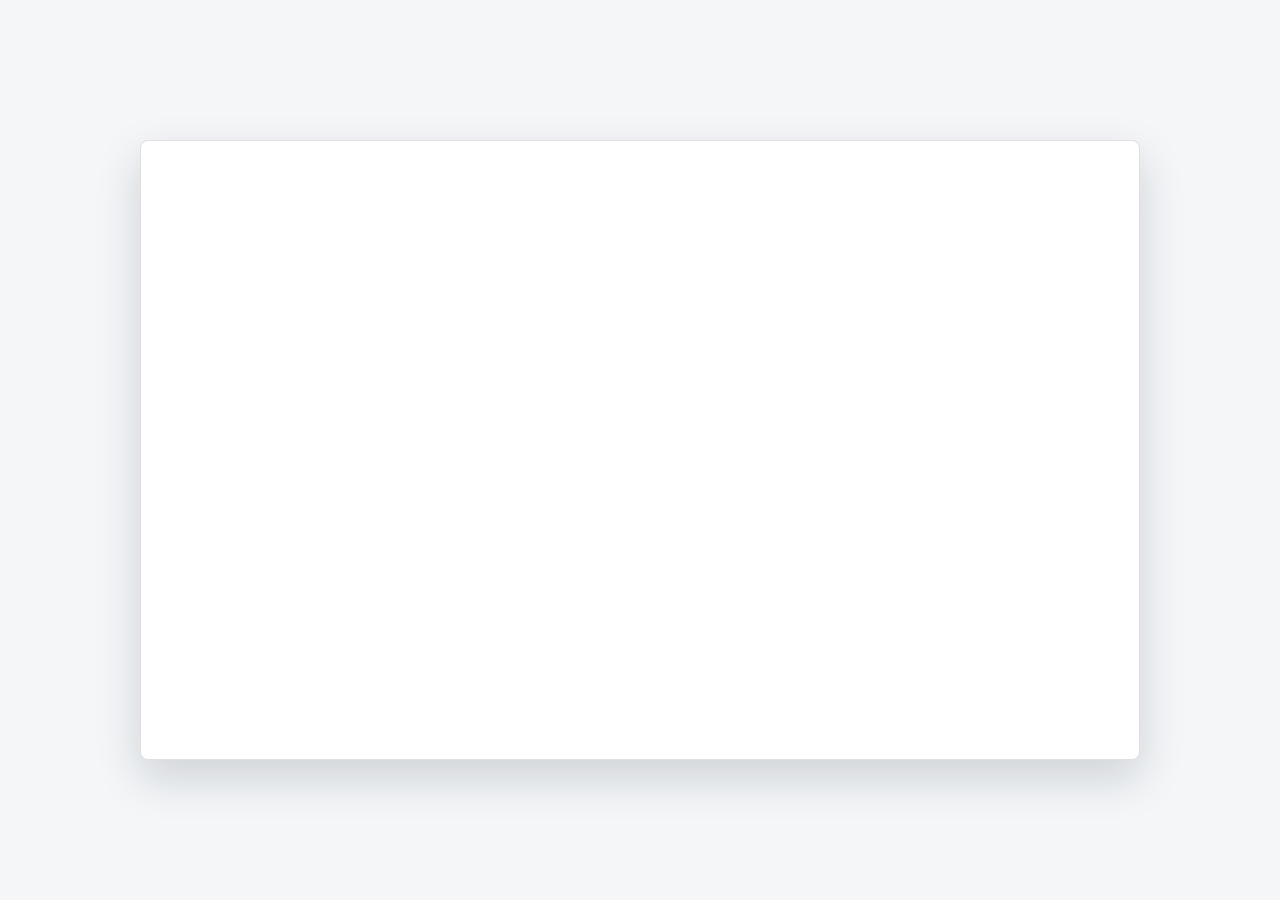
==== index.html @ d2b96ea0 "Adicionando o figma no projeto html" ====
<!DOCTYPE html>
<html lang="pt-BR">
<head>
    <meta charset="UTF-8">
    <meta name="viewport" content="width=device-width, initial-scale=1.0">
    <title>Projeto Figma</title>
    <link rel="stylesheet" href="style.css">
</head>
<body>
    <iframe
        src="https://embed.figma.com/proto/3btv0O8kQoz0fc31OlMW8e/Untitled?node-id=2-5&starting-point-node-id=2%3A5&embed-host=share"
        allowfullscreen>
    </iframe>
</body>
</html>
---- style.css ----
* {
    box-sizing: border-box;
    margin: 0;
    padding: 0;
}

body {
    min-height: 100vh;
    display: flex;
    align-items: center;
    justify-content: center;
    background: #f4f6f8;
    font-family: Arial, Helvetica, sans-serif;
}

iframe {
    width: min(1000px, 92vw);
    height: min(620px, 86vh);
    border: 1px solid rgba(0, 0, 0, 0.12);
    border-radius: 8px;
    background: #ffffff;
    box-shadow: 0 18px 45px rgba(15, 23, 42, 0.16);
}
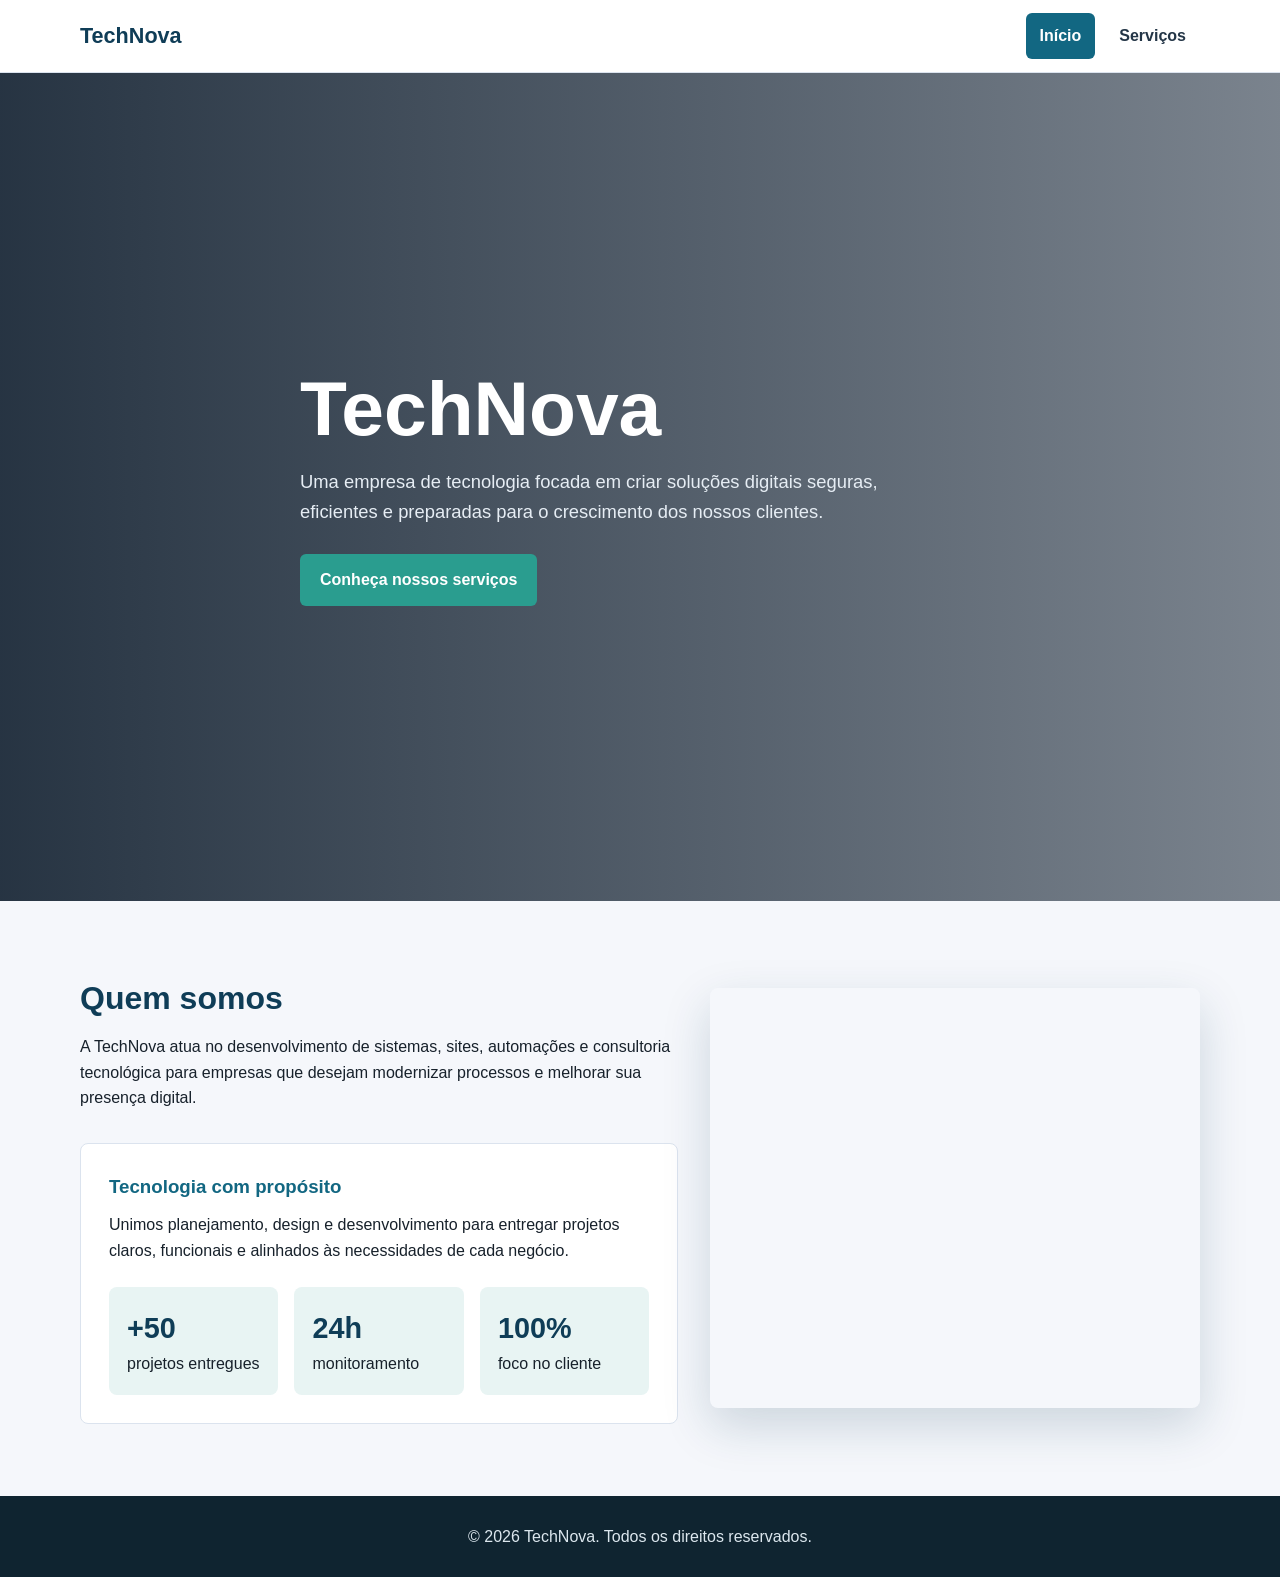
==== commit c5627e73: "Adicionando funcionalidades" ====
--- a/index.html
+++ b/index.html
@@ -3,13 +3,267 @@
 <head>
     <meta charset="UTF-8">
     <meta name="viewport" content="width=device-width, initial-scale=1.0">
-    <title>Projeto Figma</title>
-    <link rel="stylesheet" href="style.css">
+    <title>TechNova | Página Inicial</title>
+    <style>
+        * {
+            box-sizing: border-box;
+            margin: 0;
+            padding: 0;
+        }
+
+        body {
+            min-height: 100vh;
+            color: #17212b;
+            background: #f5f7fb;
+            font-family: Arial, Helvetica, sans-serif;
+            line-height: 1.6;
+        }
+
+        header {
+            position: sticky;
+            top: 0;
+            z-index: 10;
+            background: #ffffff;
+            border-bottom: 1px solid #dbe3ee;
+        }
+
+        .container {
+            width: min(1120px, calc(100% - 32px));
+            margin: 0 auto;
+        }
+
+        .topbar {
+            display: flex;
+            align-items: center;
+            justify-content: space-between;
+            gap: 24px;
+            min-height: 72px;
+        }
+
+        .logo {
+            color: #0f3d57;
+            font-size: 1.35rem;
+            font-weight: 800;
+            text-decoration: none;
+        }
+
+        nav {
+            display: flex;
+            gap: 10px;
+            flex-wrap: wrap;
+            justify-content: flex-end;
+        }
+
+        nav a {
+            color: #243647;
+            font-weight: 700;
+            text-decoration: none;
+            padding: 10px 14px;
+            border-radius: 6px;
+        }
+
+        nav a:hover,
+        nav a.active {
+            color: #ffffff;
+            background: #126782;
+        }
+
+        .hero {
+            min-height: calc(100vh - 72px);
+            display: grid;
+            align-items: center;
+            padding: 64px 0;
+            color: #ffffff;
+            background:
+                linear-gradient(90deg, rgba(10, 25, 41, 0.88), rgba(10, 25, 41, 0.52)),
+                url("https://images.unsplash.com/photo-1497366754035-f200968a6e72?auto=format&fit=crop&w=1600&q=80") center/cover;
+        }
+
+        .hero-content {
+            max-width: 680px;
+        }
+
+        .hero h1 {
+            margin-bottom: 18px;
+            font-size: clamp(2.4rem, 6vw, 4.8rem);
+            line-height: 1.05;
+        }
+
+        .hero p {
+            max-width: 620px;
+            margin-bottom: 28px;
+            color: #e6edf4;
+            font-size: 1.15rem;
+        }
+
+        .button {
+            display: inline-block;
+            color: #ffffff;
+            background: #2a9d8f;
+            padding: 13px 20px;
+            border-radius: 6px;
+            font-weight: 800;
+            text-decoration: none;
+        }
+
+        .button:hover {
+            background: #21867a;
+        }
+
+        main section {
+            padding: 72px 0;
+        }
+
+        .section-title {
+            max-width: 760px;
+            margin-bottom: 32px;
+        }
+
+        .section-title h2 {
+            color: #0f3d57;
+            margin-bottom: 10px;
+            font-size: 2rem;
+        }
+
+        .about-grid {
+            display: grid;
+            grid-template-columns: 1.1fr 0.9fr;
+            gap: 32px;
+            align-items: center;
+        }
+
+        .about-card {
+            background: #ffffff;
+            border: 1px solid #dbe3ee;
+            border-radius: 8px;
+            padding: 28px;
+        }
+
+        .about-card h3 {
+            color: #126782;
+            margin-bottom: 10px;
+        }
+
+        .stats {
+            display: grid;
+            grid-template-columns: repeat(3, 1fr);
+            gap: 16px;
+            margin-top: 24px;
+        }
+
+        .stat {
+            background: #e8f4f3;
+            border-radius: 8px;
+            padding: 18px;
+        }
+
+        .stat strong {
+            display: block;
+            color: #0f3d57;
+            font-size: 1.8rem;
+        }
+
+        .image-panel {
+            min-height: 420px;
+            border-radius: 8px;
+            background: url("https://images.unsplash.com/photo-1551434678-e076c223a692?auto=format&fit=crop&w=1000&q=80") center/cover;
+            box-shadow: 0 18px 48px rgba(15, 61, 87, 0.18);
+        }
+
+        footer {
+            color: #dce7ee;
+            background: #0f2430;
+            padding: 28px 0;
+            text-align: center;
+        }
+
+        @media (max-width: 760px) {
+            .topbar,
+            .about-grid {
+                grid-template-columns: 1fr;
+            }
+
+            .topbar {
+                flex-direction: column;
+                align-items: flex-start;
+                padding: 16px 0;
+            }
+
+            nav {
+                justify-content: flex-start;
+            }
+
+            .hero {
+                min-height: auto;
+            }
+
+            .stats {
+                grid-template-columns: 1fr;
+            }
+
+            .image-panel {
+                min-height: 280px;
+            }
+        }
+    </style>
 </head>
 <body>
-    <iframe
-        src="https://embed.figma.com/proto/3btv0O8kQoz0fc31OlMW8e/Untitled?node-id=2-5&starting-point-node-id=2%3A5&embed-host=share"
-        allowfullscreen>
-    </iframe>
+    <header>
+        <div class="container topbar">
+            <a class="logo" href="index.html">TechNova</a>
+            <nav aria-label="Menu principal">
+                <a class="active" href="index.html">Início</a>
+                <a href="SERVIÇOS.HTML">Serviços</a>
+            </nav>
+        </div>
+    </header>
+
+    <main>
+        <section class="hero">
+            <div class="container hero-content">
+                <h1>TechNova</h1>
+                <p>Uma empresa de tecnologia focada em criar soluções digitais seguras, eficientes e preparadas para o crescimento dos nossos clientes.</p>
+                <a class="button" href="SERVIÇOS.HTML">Conheça nossos serviços</a>
+            </div>
+        </section>
+
+        <section>
+            <div class="container about-grid">
+                <div>
+                    <div class="section-title">
+                        <h2>Quem somos</h2>
+                        <p>A TechNova atua no desenvolvimento de sistemas, sites, automações e consultoria tecnológica para empresas que desejam modernizar processos e melhorar sua presença digital.</p>
+                    </div>
+
+                    <div class="about-card">
+                        <h3>Tecnologia com propósito</h3>
+                        <p>Unimos planejamento, design e desenvolvimento para entregar projetos claros, funcionais e alinhados às necessidades de cada negócio.</p>
+                        <div class="stats">
+                            <div class="stat">
+                                <strong>+50</strong>
+                                <span>projetos entregues</span>
+                            </div>
+                            <div class="stat">
+                                <strong>24h</strong>
+                                <span>monitoramento</span>
+                            </div>
+                            <div class="stat">
+                                <strong>100%</strong>
+                                <span>foco no cliente</span>
+                            </div>
+                        </div>
+                    </div>
+                </div>
+
+                <div class="image-panel" aria-label="Equipe de tecnologia trabalhando"></div>
+            </div>
+        </section>
+    </main>
+
+    <footer>
+        <div class="container">
+            <p>&copy; 2026 TechNova. Todos os direitos reservados.</p>
+        </div>
+    </footer>
 </body>
 </html>
